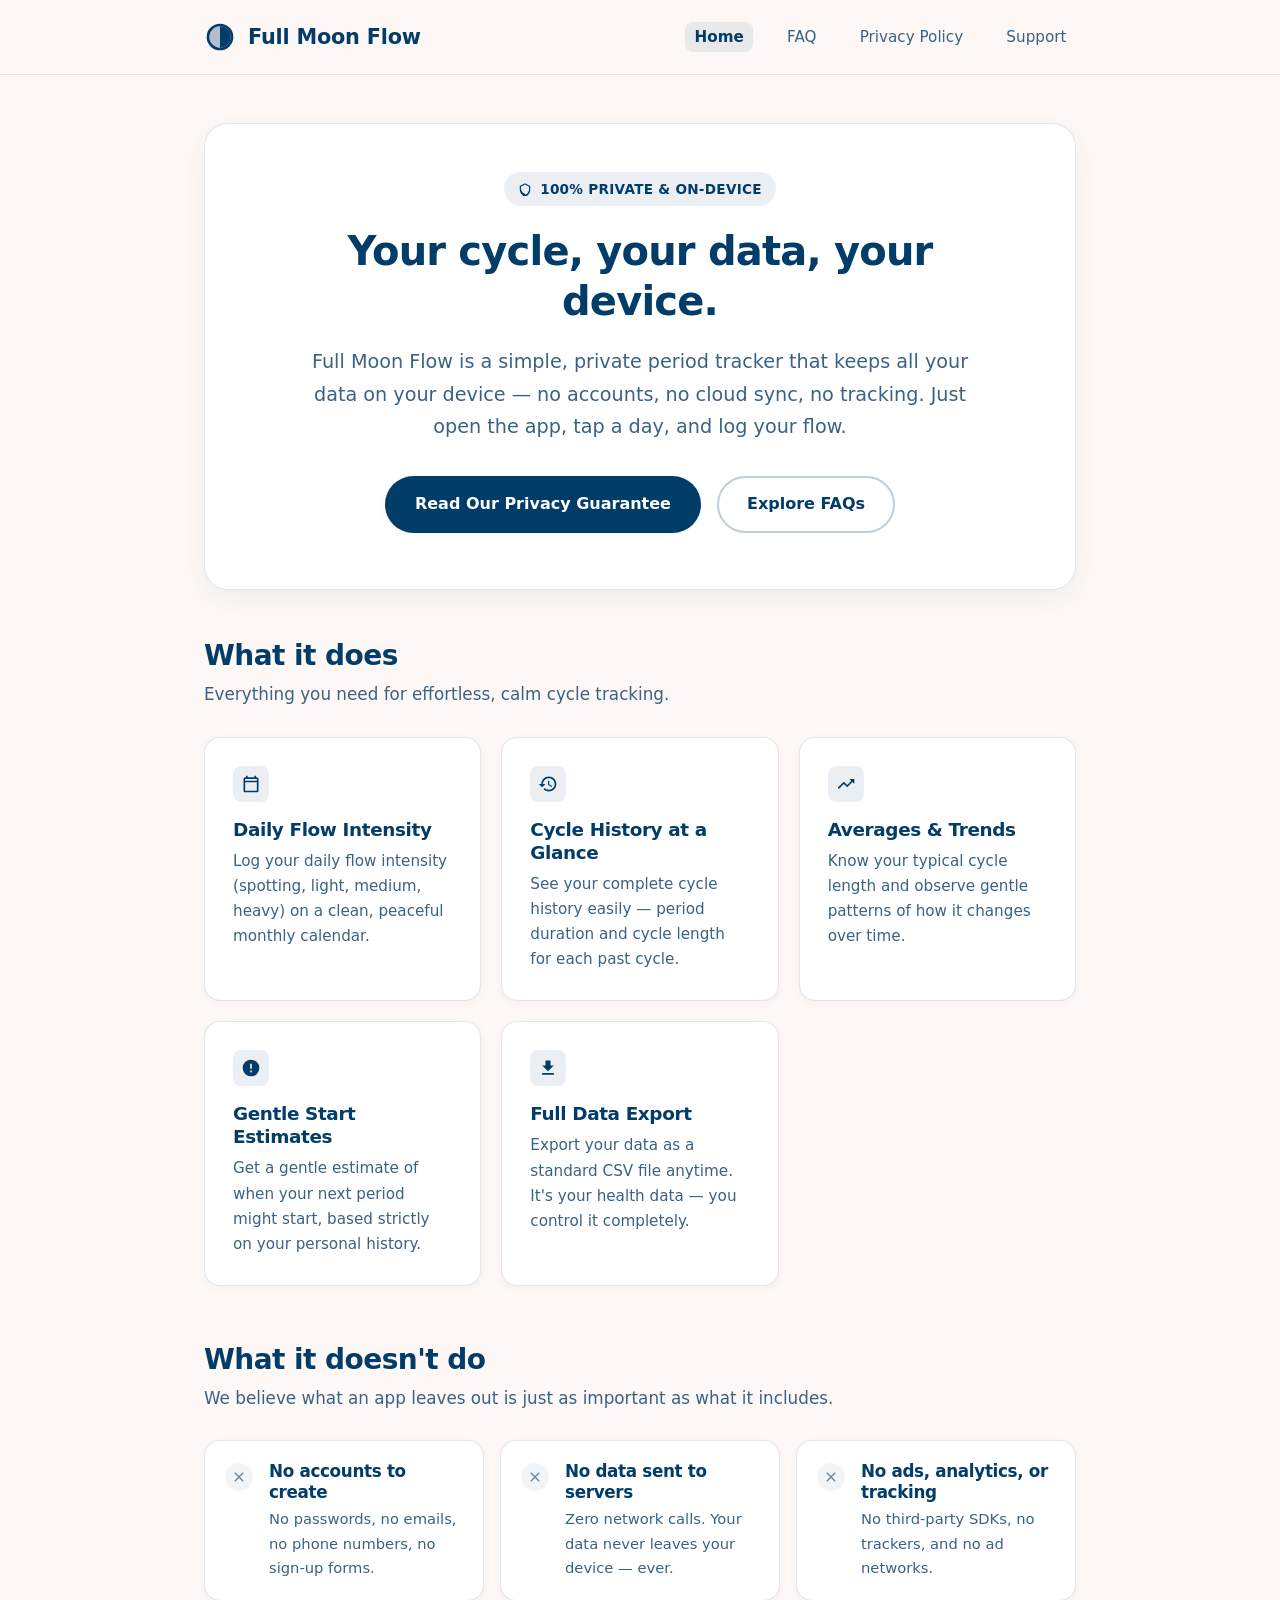
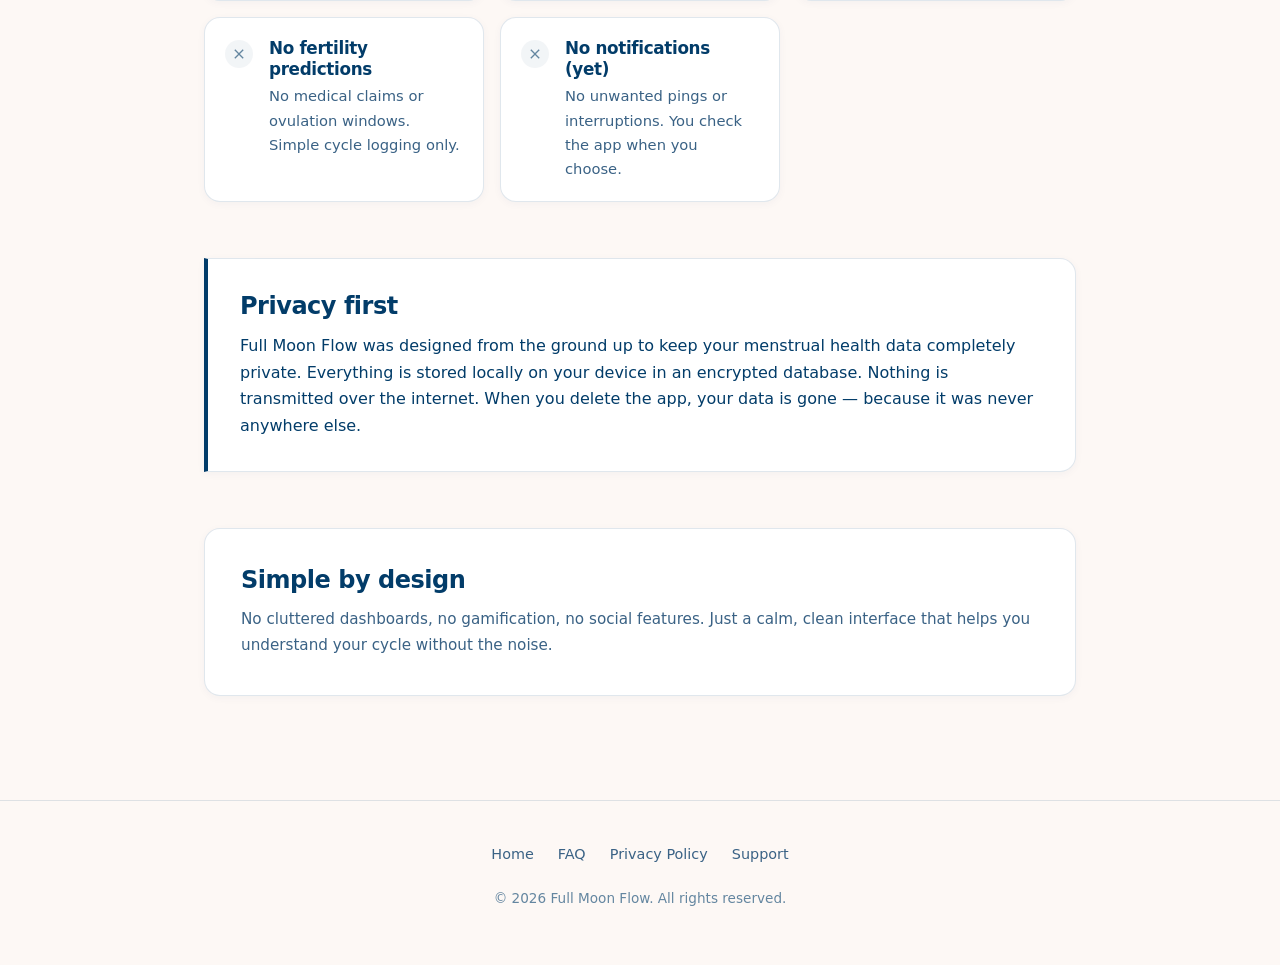
==== index.html @ 5e19a46e "Initial commit" ====
<!DOCTYPE html>
<html lang="en">
<head>
  <meta charset="UTF-8">
  <meta name="viewport" content="width=device-width, initial-scale=1.0">
  <title>Full Moon Flow — Private, Simple Period Tracker</title>
  <meta name="description" content="Full Moon Flow is a simple, private period tracker that keeps all your data on your device — no accounts, no cloud sync, no tracking.">
  <link rel="stylesheet" href="style.css">
</head>
<body>

  <!-- Site Header & Navigation -->
  <header class="site-header">
    <div class="container">
      <div class="header-inner">
        <a href="index.html" class="brand" aria-label="Full Moon Flow Home">
          <svg class="brand-icon" viewBox="0 0 24 24" aria-hidden="true">
            <path d="M12 2A10 10 0 1 0 22 12 10 10 0 0 0 12 2zm0 18a8 8 0 1 1 8-8 8 8 0 0 1-8 8z"/>
            <path d="M12 4a8 8 0 0 0 0 16 8 8 0 0 0 0-16z" opacity="0.3"/>
            <path d="M12 4a8 8 0 0 1 5.657 2.343A8 8 0 0 1 20 12a8 8 0 0 1-2.343 5.657A8 8 0 0 1 12 20V4z"/>
          </svg>
          Full Moon Flow
        </a>
        <nav aria-label="Main Navigation">
          <ul class="nav-menu">
            <li><a href="index.html" class="nav-link active" aria-current="page">Home</a></li>
            <li><a href="faq.html" class="nav-link">FAQ</a></li>
            <li><a href="privacy.html" class="nav-link">Privacy Policy</a></li>
            <li><a href="support.html" class="nav-link">Support</a></li>
          </ul>
        </nav>
      </div>
    </div>
  </header>

  <!-- Main Content -->
  <main class="main-content">
    <div class="container">

      <!-- Hero Section -->
      <section class="hero">
        <div class="badge">
          <svg class="badge-icon" viewBox="0 0 24 24" aria-hidden="true">
            <path d="M12 2L3 7v6c0 5.55 3.84 10.74 9 12 5.16-1.26 9-5.45 9-12V7l-9-5zm0 18c-4.14-1.12-7-5.18-7-9.5V8.3l7-3.89 7 3.89v4.2c0 4.32-2.86 8.38-7 9.5z"/>
          </svg>
          100% Private &amp; On-Device
        </div>
        <h1>Your cycle, your data, your device.</h1>
        <p class="lead">
          Full Moon Flow is a simple, private period tracker that keeps all your data on your device — no accounts, no cloud sync, no tracking. Just open the app, tap a day, and log your flow.
        </p>
        <div class="hero-actions">
          <a href="privacy.html" class="btn btn-primary">Read Our Privacy Guarantee</a>
          <a href="faq.html" class="btn btn-secondary">Explore FAQs</a>
        </div>
      </section>

      <!-- Section: What it does -->
      <section class="section">
        <div class="section-header">
          <h2>What it does</h2>
          <p>Everything you need for effortless, calm cycle tracking.</p>
        </div>
        <div class="grid">

          <div class="card">
            <div class="card-icon" aria-hidden="true">
              <svg viewBox="0 0 24 24"><path d="M19 4h-1V2h-2v2H8V2H6v2H5c-1.1 0-2 .9-2 2v14c0 1.1.9 2 2 2h14c1.1 0 2-.9 2-2V6c0-1.1-.9-2-2-2zm0 16H5V10h14v10zm0-12H5V6h14v2z"/></svg>
            </div>
            <h3>Daily Flow Intensity</h3>
            <p>Log your daily flow intensity (spotting, light, medium, heavy) on a clean, peaceful monthly calendar.</p>
          </div>

          <div class="card">
            <div class="card-icon" aria-hidden="true">
              <svg viewBox="0 0 24 24"><path d="M13 3c-4.97 0-9 4.03-9 9H1l3.89 3.89.07.14L9 12H6c0-3.87 3.13-7 7-7s7 3.13 7 7-3.13 7-7 7c-1.93 0-3.68-.79-4.94-2.06l-1.42 1.42C8.27 19.99 10.51 21 13 21c4.97 0 9-4.03 9-9s-4.03-9-9-9zm-1 5v5l4.28 2.54.72-1.21-3.5-2.08V8H12z"/></svg>
            </div>
            <h3>Cycle History at a Glance</h3>
            <p>See your complete cycle history easily — period duration and cycle length for each past cycle.</p>
          </div>

          <div class="card">
            <div class="card-icon" aria-hidden="true">
              <svg viewBox="0 0 24 24"><path d="M16 6l2.29 2.29-4.88 4.88-4-4L2 16.59 3.41 18l6-6 4 4 6.3-6.29L22 12V6z"/></svg>
            </div>
            <h3>Averages &amp; Trends</h3>
            <p>Know your typical cycle length and observe gentle patterns of how it changes over time.</p>
          </div>

          <div class="card">
            <div class="card-icon" aria-hidden="true">
              <svg viewBox="0 0 24 24"><path d="M12 2A10 10 0 1 0 22 12 10 10 0 0 0 12 2zm1 15h-2v-2h2v2zm0-4h-2V7h2v6z"/></svg>
            </div>
            <h3>Gentle Start Estimates</h3>
            <p>Get a gentle estimate of when your next period might start, based strictly on your personal history.</p>
          </div>

          <div class="card">
            <div class="card-icon" aria-hidden="true">
              <svg viewBox="0 0 24 24"><path d="M19 9h-4V3H9v6H5l7 7 7-7zM5 18v2h14v-2H5z"/></svg>
            </div>
            <h3>Full Data Export</h3>
            <p>Export your data as a standard CSV file anytime. It's your health data — you control it completely.</p>
          </div>

        </div>
      </section>

      <!-- Section: What it doesn't do -->
      <section class="section">
        <div class="section-header">
          <h2>What it doesn't do</h2>
          <p>We believe what an app leaves out is just as important as what it includes.</p>
        </div>
        <ul class="feature-list">

          <li class="feature-item">
            <div class="feature-item-icon negative" aria-hidden="true">
              <svg viewBox="0 0 24 24"><path d="M19 6.41L17.59 5 12 10.59 6.41 5 5 6.41 10.59 12 5 17.59 6.41 19 12 13.41 17.59 19 19 17.59 13.41 12z"/></svg>
            </div>
            <div class="feature-item-content">
              <h3>No accounts to create</h3>
              <p>No passwords, no emails, no phone numbers, no sign-up forms.</p>
            </div>
          </li>

          <li class="feature-item">
            <div class="feature-item-icon negative" aria-hidden="true">
              <svg viewBox="0 0 24 24"><path d="M19 6.41L17.59 5 12 10.59 6.41 5 5 6.41 10.59 12 5 17.59 6.41 19 12 13.41 17.59 19 19 17.59 13.41 12z"/></svg>
            </div>
            <div class="feature-item-content">
              <h3>No data sent to servers</h3>
              <p>Zero network calls. Your data never leaves your device — ever.</p>
            </div>
          </li>

          <li class="feature-item">
            <div class="feature-item-icon negative" aria-hidden="true">
              <svg viewBox="0 0 24 24"><path d="M19 6.41L17.59 5 12 10.59 6.41 5 5 6.41 10.59 12 5 17.59 6.41 19 12 13.41 17.59 19 19 17.59 13.41 12z"/></svg>
            </div>
            <div class="feature-item-content">
              <h3>No ads, analytics, or tracking</h3>
              <p>No third-party SDKs, no trackers, and no ad networks.</p>
            </div>
          </li>

          <li class="feature-item">
            <div class="feature-item-icon negative" aria-hidden="true">
              <svg viewBox="0 0 24 24"><path d="M19 6.41L17.59 5 12 10.59 6.41 5 5 6.41 10.59 12 5 17.59 6.41 19 12 13.41 17.59 19 19 17.59 13.41 12z"/></svg>
            </div>
            <div class="feature-item-content">
              <h3>No fertility predictions</h3>
              <p>No medical claims or ovulation windows. Simple cycle logging only.</p>
            </div>
          </li>

          <li class="feature-item">
            <div class="feature-item-icon negative" aria-hidden="true">
              <svg viewBox="0 0 24 24"><path d="M19 6.41L17.59 5 12 10.59 6.41 5 5 6.41 10.59 12 5 17.59 6.41 19 12 13.41 17.59 19 19 17.59 13.41 12z"/></svg>
            </div>
            <div class="feature-item-content">
              <h3>No notifications (yet)</h3>
              <p>No unwanted pings or interruptions. You check the app when you choose.</p>
            </div>
          </li>

        </ul>
      </section>

      <!-- Section: Privacy First -->
      <section class="section">
        <div class="highlight-box">
          <h2>Privacy first</h2>
          <p>
            Full Moon Flow was designed from the ground up to keep your menstrual health data completely private. Everything is stored locally on your device in an encrypted database. Nothing is transmitted over the internet. When you delete the app, your data is gone — because it was never anywhere else.
          </p>
        </div>
      </section>

      <!-- Section: Simple by design -->
      <section class="section">
        <div class="card" style="padding: 2.25rem;">
          <h2 style="font-size: 1.5rem; margin-bottom: 0.75rem;">Simple by design</h2>
          <p class="lead" style="margin-bottom: 0;">
            No cluttered dashboards, no gamification, no social features. Just a calm, clean interface that helps you understand your cycle without the noise.
          </p>
        </div>
      </section>

    </div>
  </main>

  <!-- Site Footer -->
  <footer class="site-footer">
    <div class="container">
      <div class="footer-inner">
        <ul class="footer-nav">
          <li><a href="index.html">Home</a></li>
          <li><a href="faq.html">FAQ</a></li>
          <li><a href="privacy.html">Privacy Policy</a></li>
          <li><a href="support.html">Support</a></li>
        </ul>
        <p class="footer-copy">&copy; 2026 Full Moon Flow. All rights reserved.</p>
      </div>
    </div>
  </footer>

</body>
</html>
---- style.css ----
/* Full Moon Flow - Design System & Stylesheet */
:root {
  --bg-base: #FDF8F5;
  --bg-surface: #FFFFFF;
  --bg-accent-soft: rgba(2, 60, 105, 0.04);
  --bg-tag-positive: rgba(2, 60, 105, 0.08);
  --bg-tag-neutral: rgba(2, 60, 105, 0.04);
  
  --primary: #023c69;
  --primary-hover: #035290;
  --primary-light: rgba(2, 60, 105, 0.75);
  
  --text-main: #023c69;
  --text-muted: #3a6285;
  --text-light: #6486a0;
  
  --border-subtle: rgba(2, 60, 105, 0.12);
  --border-strong: rgba(2, 60, 105, 0.25);
  
  --radius-sm: 8px;
  --radius-md: 16px;
  --radius-lg: 24px;
  --radius-pill: 9999px;
  
  --shadow-sm: 0 2px 8px rgba(2, 60, 105, 0.04);
  --shadow-md: 0 8px 24px rgba(2, 60, 105, 0.06);
  --shadow-lg: 0 16px 40px rgba(2, 60, 105, 0.08);
  
  --font-stack: system-ui, -apple-system, BlinkMacSystemFont, "Segoe UI", Roboto, Oxygen, Ubuntu, Cantarell, "Open Sans", "Helvetica Neue", sans-serif;
  --max-width: 920px;
  --transition: all 0.2s ease-in-out;
}

/* Global Reset & Base Styles */
*, *::before, *::after {
  box-sizing: border-box;
  margin: 0;
  padding: 0;
}

html {
  font-size: 16px;
  scroll-behavior: smooth;
  -webkit-text-size-adjust: 100%;
}

body {
  background-color: var(--bg-base);
  color: var(--text-main);
  font-family: var(--font-stack);
  line-height: 1.65;
  min-height: 100vh;
  display: flex;
  flex-direction: column;
  -webkit-font-smoothing: antialiased;
}

/* Typography */
h1, h2, h3, h4 {
  color: var(--primary);
  font-weight: 700;
  line-height: 1.25;
  letter-spacing: -0.02em;
}

h1 {
  font-size: 2.5rem;
  margin-bottom: 1rem;
}

h2 {
  font-size: 1.75rem;
  margin-bottom: 1.25rem;
}

h3 {
  font-size: 1.25rem;
  margin-bottom: 0.75rem;
}

p {
  margin-bottom: 1rem;
  color: var(--text-main);
}

p.lead {
  font-size: 1.2rem;
  line-height: 1.7;
  color: var(--text-muted);
  font-weight: 400;
}

a {
  color: var(--primary);
  text-decoration: underline;
  text-decoration-thickness: 1px;
  text-underline-offset: 3px;
  transition: var(--transition);
}

a:hover {
  color: var(--primary-hover);
  text-decoration-thickness: 2px;
}

/* Layout Containers */
.site-header {
  width: 100%;
  background-color: var(--bg-base);
  border-bottom: 1px solid var(--border-subtle);
  position: sticky;
  top: 0;
  z-index: 100;
  backdrop-filter: blur(10px);
  -webkit-backdrop-filter: blur(10px);
}

.container {
  max-width: var(--max-width);
  margin: 0 auto;
  padding: 0 1.5rem;
  width: 100%;
}

.header-inner {
  display: flex;
  align-items: center;
  justify-content: space-between;
  padding: 1.25rem 0;
}

/* Brand Logo */
.brand {
  display: flex;
  align-items: center;
  gap: 0.75rem;
  text-decoration: none;
  color: var(--primary);
  font-weight: 700;
  font-size: 1.3rem;
  letter-spacing: -0.01em;
}

.brand-icon {
  width: 32px;
  height: 32px;
  fill: currentColor;
  flex-shrink: 0;
}

.brand:hover {
  opacity: 0.9;
  text-decoration: none;
}

/* Navigation */
.nav-menu {
  display: flex;
  align-items: center;
  gap: 1.5rem;
  list-style: none;
}

.nav-link {
  text-decoration: none;
  color: var(--text-muted);
  font-weight: 500;
  font-size: 0.95rem;
  padding: 0.4rem 0.6rem;
  border-radius: var(--radius-sm);
  transition: var(--transition);
}

.nav-link:hover {
  color: var(--primary);
  background-color: var(--bg-accent-soft);
  text-decoration: none;
}

.nav-link.active {
  color: var(--primary);
  font-weight: 600;
  background-color: var(--bg-tag-positive);
}

/* Main Content Wrapper */
.main-content {
  flex: 1;
  padding: 3rem 0;
}

/* Hero Section */
.hero {
  text-align: center;
  padding: 3rem 1.5rem 3.5rem;
  background-color: var(--bg-surface);
  border-radius: var(--radius-lg);
  box-shadow: var(--shadow-md);
  border: 1px solid var(--border-subtle);
  margin-bottom: 3rem;
}

.badge {
  display: inline-flex;
  align-items: center;
  gap: 0.5rem;
  background-color: var(--bg-tag-positive);
  color: var(--primary);
  font-size: 0.85rem;
  font-weight: 600;
  padding: 0.35rem 0.9rem;
  border-radius: var(--radius-pill);
  margin-bottom: 1.25rem;
  letter-spacing: 0.02em;
  text-transform: uppercase;
}

.badge-icon {
  width: 14px;
  height: 14px;
  fill: currentColor;
}

.hero h1 {
  max-width: 720px;
  margin: 0 auto 1.25rem;
}

.hero p.lead {
  max-width: 680px;
  margin: 0 auto 2rem;
}

.hero-actions {
  display: flex;
  align-items: center;
  justify-content: center;
  gap: 1rem;
  flex-wrap: wrap;
}

/* Buttons */
.btn {
  display: inline-flex;
  align-items: center;
  justify-content: center;
  gap: 0.5rem;
  padding: 0.85rem 1.75rem;
  border-radius: var(--radius-pill);
  font-weight: 600;
  font-size: 1rem;
  text-decoration: none;
  transition: var(--transition);
  cursor: pointer;
  border: 2px solid transparent;
}

.btn-primary {
  background-color: var(--primary);
  color: #FFFFFF;
  box-shadow: var(--shadow-sm);
}

.btn-primary:hover {
  background-color: var(--primary-hover);
  color: #FFFFFF;
  text-decoration: none;
  transform: translateY(-1px);
  box-shadow: var(--shadow-md);
}

.btn-secondary {
  background-color: transparent;
  color: var(--primary);
  border-color: var(--border-strong);
}

.btn-secondary:hover {
  background-color: var(--bg-accent-soft);
  text-decoration: none;
}

/* Sections & Cards */
.section {
  margin-bottom: 3.5rem;
}

.section-header {
  margin-bottom: 1.75rem;
}

.section-header h2 {
  margin-bottom: 0.5rem;
}

.section-header p {
  color: var(--text-muted);
  font-size: 1.05rem;
}

.grid {
  display: grid;
  grid-template-columns: repeat(auto-fit, minmax(260px, 1fr));
  gap: 1.25rem;
}

.card {
  background-color: var(--bg-surface);
  border-radius: var(--radius-md);
  padding: 1.75rem;
  border: 1px solid var(--border-subtle);
  box-shadow: var(--shadow-sm);
  transition: var(--transition);
}

.card:hover {
  box-shadow: var(--shadow-md);
  border-color: var(--border-strong);
  transform: translateY(-2px);
}

.card-icon {
  width: 36px;
  height: 36px;
  background-color: var(--bg-tag-positive);
  color: var(--primary);
  border-radius: var(--radius-sm);
  display: flex;
  align-items: center;
  justify-content: center;
  margin-bottom: 1rem;
}

.card-icon svg {
  width: 20px;
  height: 20px;
  fill: currentColor;
}

.card h3 {
  font-size: 1.15rem;
  margin-bottom: 0.5rem;
}

.card p {
  font-size: 0.95rem;
  color: var(--text-muted);
  margin-bottom: 0;
}

/* Lists with Icons */
.feature-list {
  list-style: none;
  display: grid;
  grid-template-columns: repeat(auto-fit, minmax(280px, 1fr));
  gap: 1rem;
}

.feature-item {
  background-color: var(--bg-surface);
  border: 1px solid var(--border-subtle);
  border-radius: var(--radius-md);
  padding: 1.25rem;
  display: flex;
  align-items: flex-start;
  gap: 1rem;
  box-shadow: var(--shadow-sm);
}

.feature-item-icon {
  width: 28px;
  height: 28px;
  border-radius: 50%;
  background-color: var(--bg-tag-positive);
  color: var(--primary);
  display: flex;
  align-items: center;
  justify-content: center;
  flex-shrink: 0;
  margin-top: 0.1rem;
}

.feature-item-icon svg {
  width: 16px;
  height: 16px;
  fill: currentColor;
}

.feature-item-icon.negative {
  background-color: rgba(2, 60, 105, 0.05);
  color: var(--text-light);
}

.feature-item-content h3 {
  font-size: 1.05rem;
  margin-bottom: 0.25rem;
}

.feature-item-content p {
  font-size: 0.92rem;
  color: var(--text-muted);
  margin-bottom: 0;
}

/* Highlight Box / Banner */
.highlight-box {
  background-color: var(--bg-surface);
  border-left: 4px solid var(--primary);
  border-radius: 0 var(--radius-md) var(--radius-md) 0;
  padding: 2rem;
  box-shadow: var(--shadow-sm);
  border-top: 1px solid var(--border-subtle);
  border-right: 1px solid var(--border-subtle);
  border-bottom: 1px solid var(--border-subtle);
  margin-bottom: 2rem;
}

.highlight-box h2 {
  font-size: 1.5rem;
  margin-bottom: 0.75rem;
}

.highlight-box p:last-child {
  margin-bottom: 0;
}

/* Page Headers (FAQ, Support, Privacy) */
.page-header {
  margin-bottom: 2.5rem;
  text-align: center;
}

.page-header h1 {
  font-size: 2.25rem;
  margin-bottom: 0.75rem;
}

.page-header p {
  font-size: 1.1rem;
  color: var(--text-muted);
  max-width: 600px;
  margin: 0 auto;
}

/* Policy Content Formatting */
.policy-card {
  background-color: var(--bg-surface);
  border-radius: var(--radius-lg);
  padding: 2.5rem;
  border: 1px solid var(--border-subtle);
  box-shadow: var(--shadow-sm);
}

.policy-meta {
  font-size: 0.9rem;
  color: var(--text-light);
  margin-bottom: 2rem;
  padding-bottom: 1rem;
  border-bottom: 1px solid var(--border-subtle);
  font-weight: 500;
}

.policy-section {
  margin-bottom: 2rem;
}

.policy-section:last-child {
  margin-bottom: 0;
}

.policy-section h2 {
  font-size: 1.35rem;
  margin-bottom: 0.75rem;
  color: var(--primary);
}

.policy-section p {
  color: var(--text-main);
  line-height: 1.7;
}

.summary-box {
  background-color: var(--bg-accent-soft);
  border-radius: var(--radius-md);
  padding: 1.5rem;
  margin-bottom: 2.5rem;
  border: 1px solid var(--border-subtle);
}

.summary-box h3 {
  font-size: 1.1rem;
  color: var(--primary);
  margin-bottom: 0.5rem;
}

.summary-box p {
  font-size: 1.05rem;
  font-weight: 500;
  margin-bottom: 0;
  color: var(--primary);
}

/* FAQ Accordion / Details */
.faq-list {
  display: flex;
  flex-direction: column;
  gap: 1.25rem;
}

.faq-item {
  background-color: var(--bg-surface);
  border-radius: var(--radius-md);
  border: 1px solid var(--border-subtle);
  box-shadow: var(--shadow-sm);
  overflow: hidden;
  transition: var(--transition);
}

.faq-item:hover {
  border-color: var(--border-strong);
}

details.faq-item summary {
  padding: 1.5rem;
  font-size: 1.1rem;
  font-weight: 600;
  color: var(--primary);
  cursor: pointer;
  list-style: none;
  display: flex;
  justify-content: space-between;
  align-items: center;
}

details.faq-item summary::-webkit-details-marker {
  display: none;
}

details.faq-item summary::after {
  content: "+";
  font-size: 1.5rem;
  line-height: 1;
  color: var(--primary);
  font-weight: 400;
  transition: transform 0.2s ease;
}

details.faq-item[open] summary::after {
  content: "\2212";
}

details.faq-item summary:hover {
  background-color: var(--bg-accent-soft);
}

.faq-answer {
  padding: 0 1.5rem 1.5rem;
  color: var(--text-muted);
  line-height: 1.7;
  border-top: 1px solid transparent;
}

details.faq-item[open] .faq-answer {
  border-top-color: var(--border-subtle);
  padding-top: 1.25rem;
}

/* Support Page Layout */
.support-card {
  background-color: var(--bg-surface);
  border-radius: var(--radius-lg);
  padding: 3rem 2rem;
  text-align: center;
  border: 1px solid var(--border-subtle);
  box-shadow: var(--shadow-md);
  max-width: 680px;
  margin: 0 auto;
}

.support-icon {
  width: 64px;
  height: 64px;
  background-color: var(--bg-tag-positive);
  color: var(--primary);
  border-radius: 50%;
  display: flex;
  align-items: center;
  justify-content: center;
  margin: 0 auto 1.5rem;
}

.support-icon svg {
  width: 32px;
  height: 32px;
  fill: currentColor;
}

.email-box {
  background-color: var(--bg-accent-soft);
  border: 1px dashed var(--border-strong);
  border-radius: var(--radius-md);
  padding: 1.25rem;
  display: inline-flex;
  align-items: center;
  justify-content: center;
  gap: 0.75rem;
  margin: 1.5rem 0 2rem;
  font-size: 1.1rem;
  font-weight: 600;
}

.email-box a {
  color: var(--primary);
  text-decoration: none;
}

.email-box a:hover {
  text-decoration: underline;
}

/* Footer */
.site-footer {
  background-color: var(--bg-base);
  border-top: 1px solid var(--border-subtle);
  padding: 2.5rem 0;
  margin-top: auto;
}

.footer-inner {
  display: flex;
  flex-direction: column;
  align-items: center;
  justify-content: center;
  gap: 1.25rem;
  text-align: center;
}

.footer-nav {
  display: flex;
  gap: 1.5rem;
  list-style: none;
  flex-wrap: wrap;
  justify-content: center;
}

.footer-nav a {
  color: var(--text-muted);
  text-decoration: none;
  font-size: 0.9rem;
  font-weight: 500;
}

.footer-nav a:hover {
  color: var(--primary);
  text-decoration: underline;
}

.footer-copy {
  font-size: 0.85rem;
  color: var(--text-light);
}

/* Responsive Styles */
@media (max-width: 640px) {
  h1 {
    font-size: 1.9rem;
  }
  
  h2 {
    font-size: 1.4rem;
  }
  
  .header-inner {
    flex-direction: column;
    gap: 1rem;
    padding: 1rem 0;
  }
  
  .nav-menu {
    gap: 0.75rem;
    width: 100%;
    justify-content: center;
    flex-wrap: wrap;
  }
  
  .nav-link {
    font-size: 0.88rem;
    padding: 0.35rem 0.5rem;
  }
  
  .hero {
    padding: 2rem 1.25rem;
  }
  
  .hero-actions {
    flex-direction: column;
    width: 100%;
  }
  
  .btn {
    width: 100%;
  }
  
  .policy-card {
    padding: 1.5rem;
  }
  
  .support-card {
    padding: 2rem 1.25rem;
  }
  
  .email-box {
    width: 100%;
    word-break: break-all;
    font-size: 0.95rem;
  }
}
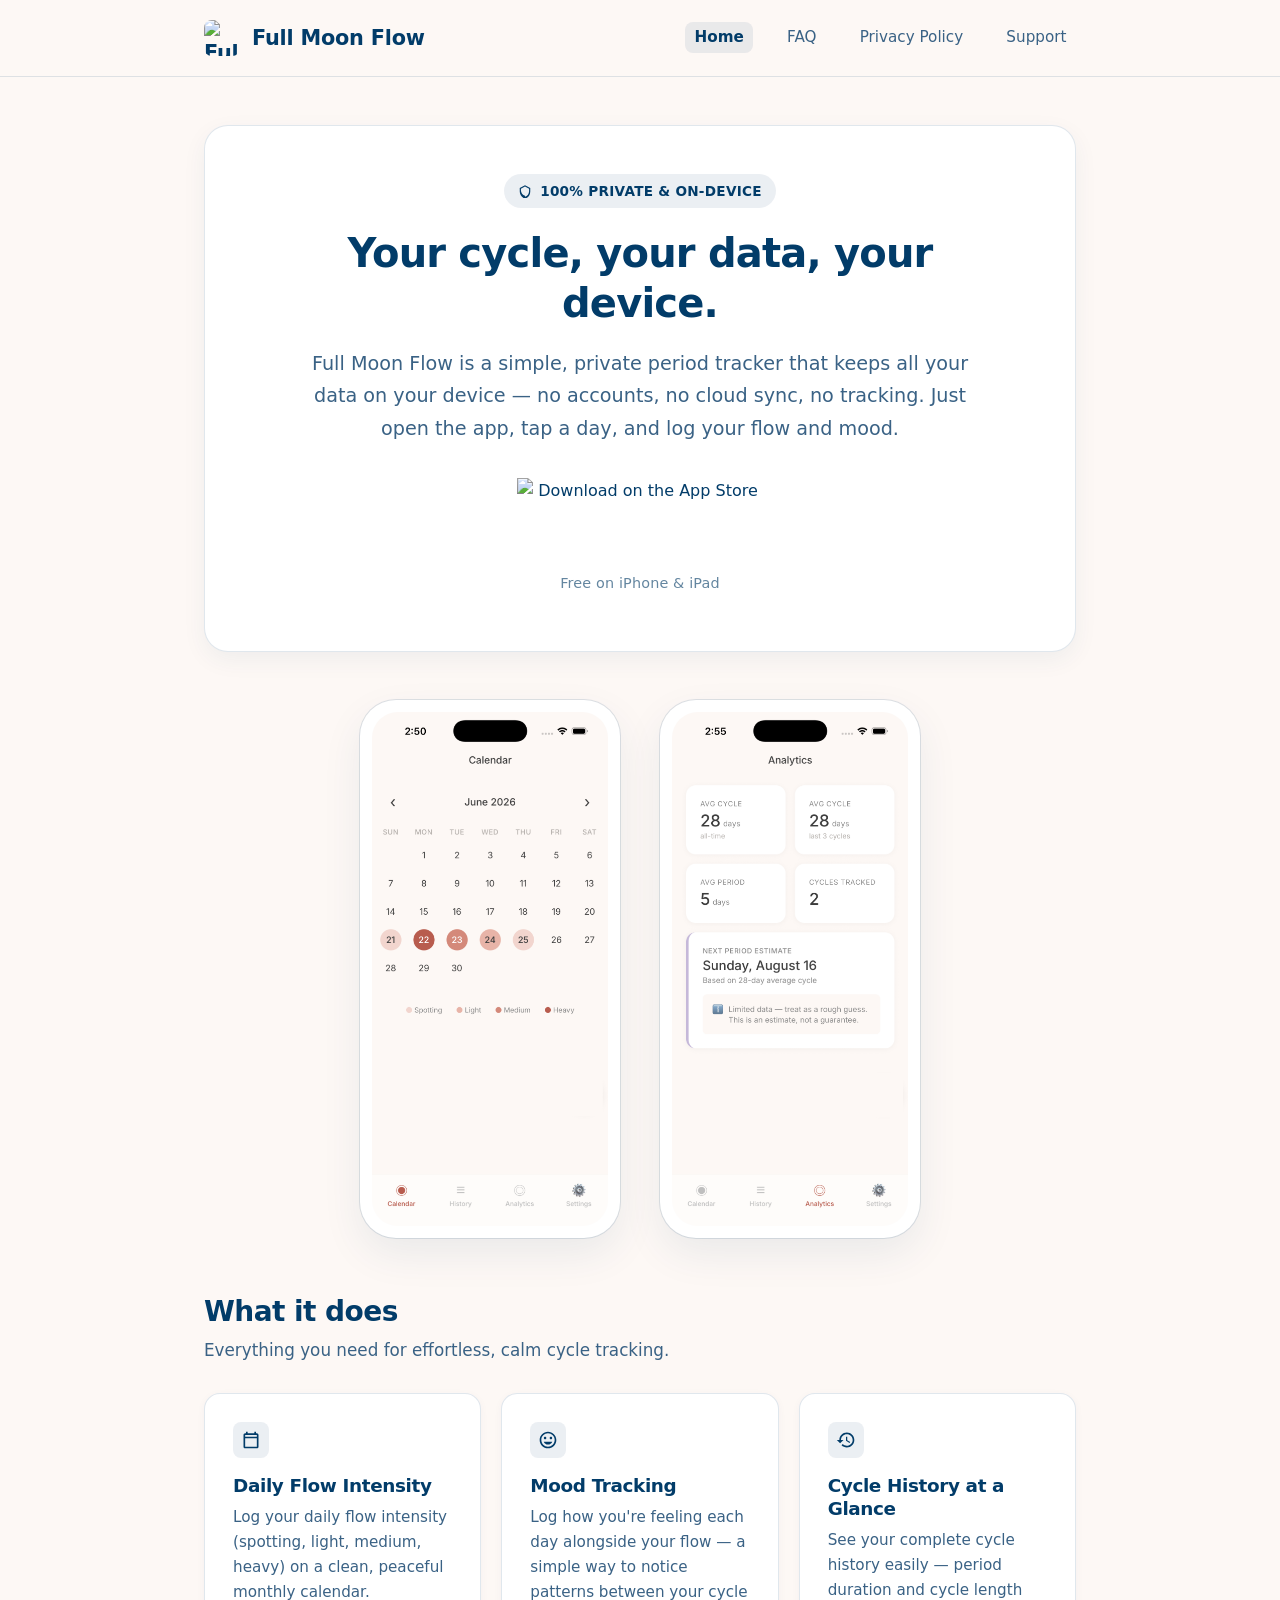
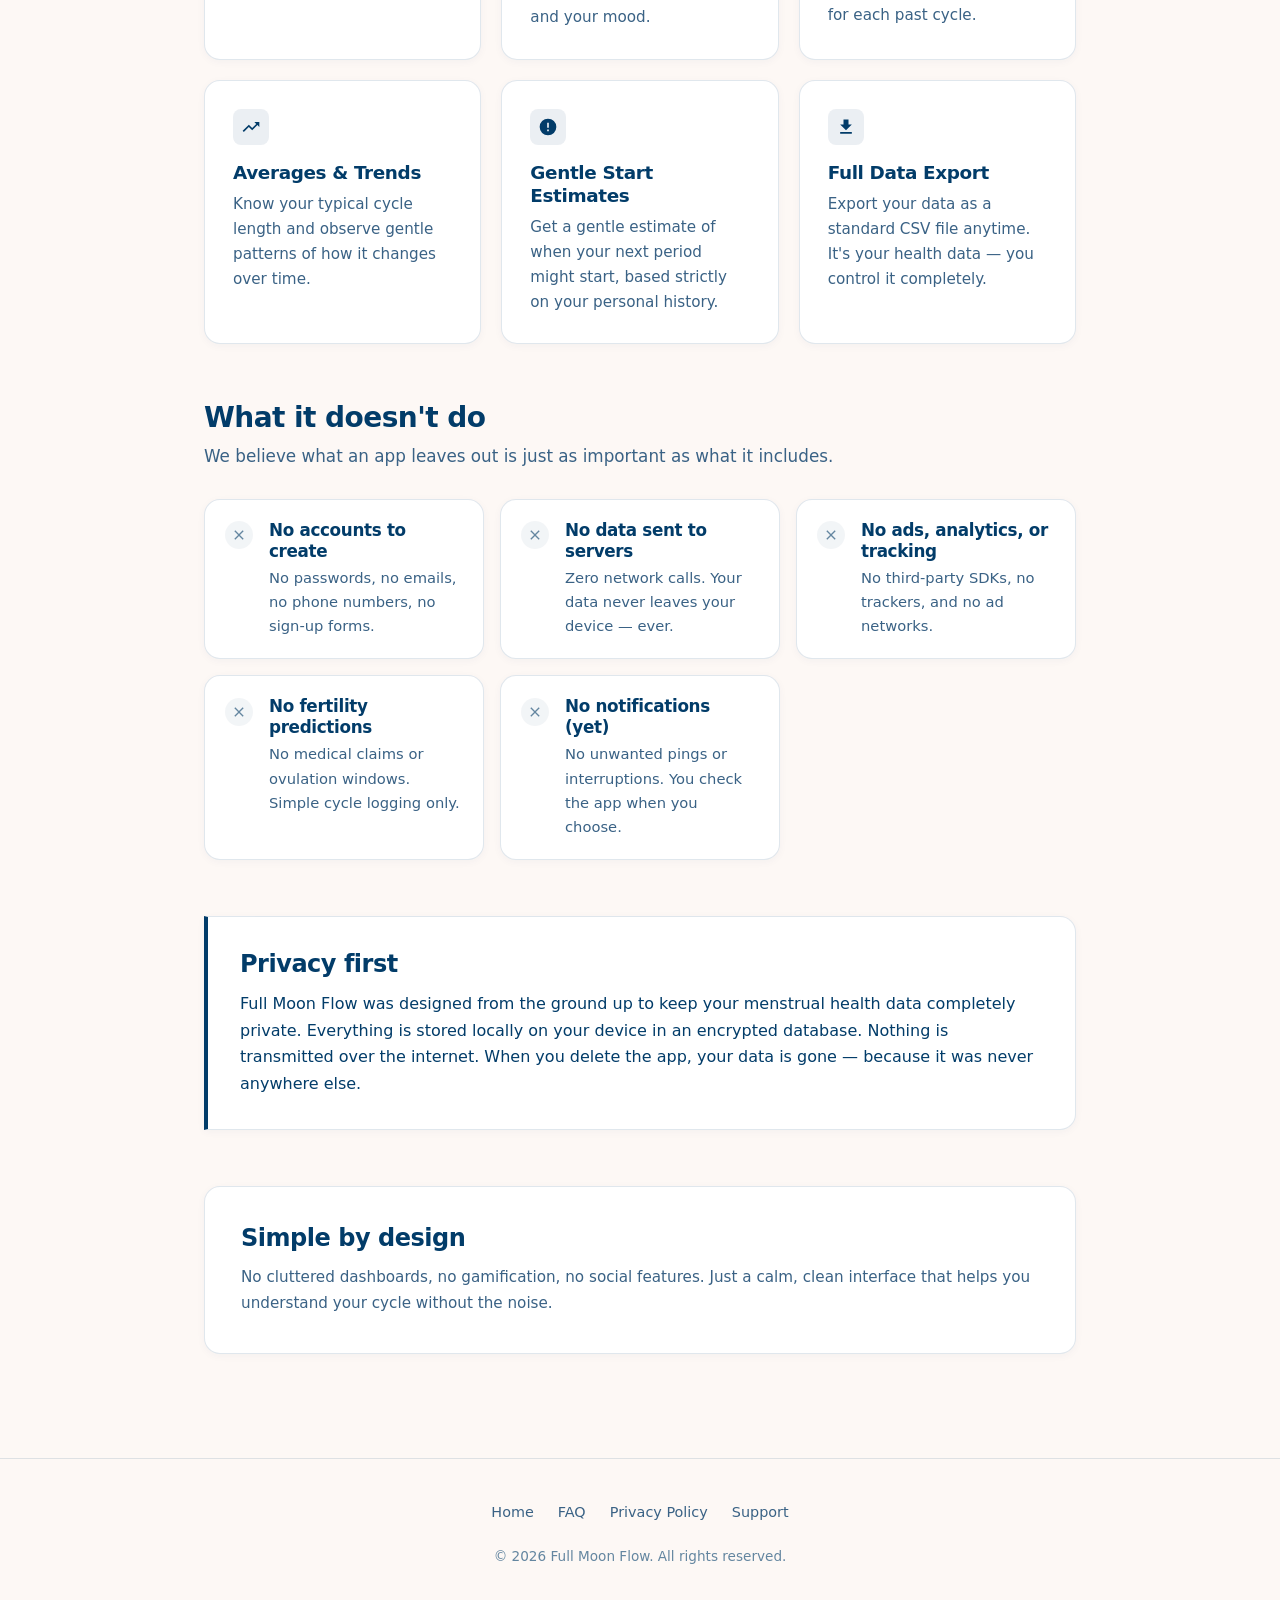
==== commit 55621fd2: "Add App Store listing, app icon, screenshots, mood tracking, and favicon - Replace hero CTAs with of" ====
--- a/index.html
+++ b/index.html
@@ -5,6 +5,8 @@
   <meta name="viewport" content="width=device-width, initial-scale=1.0">
   <title>Full Moon Flow — Private, Simple Period Tracker</title>
   <meta name="description" content="Full Moon Flow is a simple, private period tracker that keeps all your data on your device — no accounts, no cloud sync, no tracking.">
+  <link rel="icon" href="https://is1-ssl.mzstatic.com/image/thumb/Purple211/v4/08/70/1f/08701f9e-7cb6-de43-e782-0dfcda8a5e35/AppIcon-0-0-1x_U007epad-0-1-85-220.png/540x540bb.jpg" type="image/jpeg">
+  <link rel="apple-touch-icon" href="https://is1-ssl.mzstatic.com/image/thumb/Purple211/v4/08/70/1f/08701f9e-7cb6-de43-e782-0dfcda8a5e35/AppIcon-0-0-1x_U007epad-0-1-85-220.png/540x540bb.jpg">
   <link rel="stylesheet" href="style.css">
 </head>
 <body>
@@ -14,11 +16,7 @@
     <div class="container">
       <div class="header-inner">
         <a href="index.html" class="brand" aria-label="Full Moon Flow Home">
-          <svg class="brand-icon" viewBox="0 0 24 24" aria-hidden="true">
-            <path d="M12 2A10 10 0 1 0 22 12 10 10 0 0 0 12 2zm0 18a8 8 0 1 1 8-8 8 8 0 0 1-8 8z"/>
-            <path d="M12 4a8 8 0 0 0 0 16 8 8 0 0 0 0-16z" opacity="0.3"/>
-            <path d="M12 4a8 8 0 0 1 5.657 2.343A8 8 0 0 1 20 12a8 8 0 0 1-2.343 5.657A8 8 0 0 1 12 20V4z"/>
-          </svg>
+          <img class="brand-icon" src="https://is1-ssl.mzstatic.com/image/thumb/Purple211/v4/08/70/1f/08701f9e-7cb6-de43-e782-0dfcda8a5e35/AppIcon-0-0-1x_U007epad-0-1-85-220.png/540x540bb.jpg" alt="Full Moon Flow app icon" />
           Full Moon Flow
         </a>
         <nav aria-label="Main Navigation">
@@ -47,11 +45,25 @@
         </div>
         <h1>Your cycle, your data, your device.</h1>
         <p class="lead">
-          Full Moon Flow is a simple, private period tracker that keeps all your data on your device — no accounts, no cloud sync, no tracking. Just open the app, tap a day, and log your flow.
+          Full Moon Flow is a simple, private period tracker that keeps all your data on your device — no accounts, no cloud sync, no tracking. Just open the app, tap a day, and log your flow and mood.
         </p>
         <div class="hero-actions">
-          <a href="privacy.html" class="btn btn-primary">Read Our Privacy Guarantee</a>
-          <a href="faq.html" class="btn btn-secondary">Explore FAQs</a>
+          <a href="https://apps.apple.com/us/app/full-moon-flow/id6797146546?itscg=30200&itsct=apps_box_badge&mttnsubad=6797146546" class="app-store-badge">
+            <img src="https://toolbox.marketingtools.apple.com/api/v2/badges/download-on-the-app-store/black/en-us?releaseDate=1788048000" alt="Download on the App Store" style="width: 246px; height: 82px; vertical-align: middle; object-fit: contain;" />
+          </a>
+        </div>
+        <p class="hero-availability">Free on iPhone &amp; iPad</p>
+      </section>
+
+      <!-- App Preview Section -->
+      <section class="app-preview">
+        <div class="app-preview-inner">
+          <div class="phone-frame">
+            <img src="screenshot-calendar.png" alt="Full Moon Flow calendar view showing daily flow intensity logging for June 2026" width="280" height="607" loading="lazy">
+          </div>
+          <div class="phone-frame">
+            <img src="screenshot-analytics.png" alt="Full Moon Flow analytics view showing cycle averages, period length, and next period estimate" width="280" height="607" loading="lazy">
+          </div>
         </div>
       </section>
 
@@ -69,6 +81,14 @@
             </div>
             <h3>Daily Flow Intensity</h3>
             <p>Log your daily flow intensity (spotting, light, medium, heavy) on a clean, peaceful monthly calendar.</p>
+          </div>
+
+          <div class="card">
+            <div class="card-icon" aria-hidden="true">
+              <svg viewBox="0 0 24 24"><path d="M11.99 2C6.47 2 2 6.48 2 12s4.47 10 9.99 10C17.52 22 22 17.52 22 12S17.52 2 11.99 2zM12 20c-4.42 0-8-3.58-8-8s3.58-8 8-8 8 3.58 8 8-3.58 8-8 8zm3.5-9c.83 0 1.5-.67 1.5-1.5S16.33 8 15.5 8 14 8.67 14 9.5s.67 1.5 1.5 1.5zm-7 0c.83 0 1.5-.67 1.5-1.5S9.33 8 8.5 8 7 8.67 7 9.5 7.67 11 8.5 11zm3.5 6.5c2.33 0 4.31-1.46 5.11-3.5H6.89c.8 2.04 2.78 3.5 5.11 3.5z"/></svg>
+            </div>
+            <h3>Mood Tracking</h3>
+            <p>Log how you're feeling each day alongside your flow — a simple way to notice patterns between your cycle and your mood.</p>
           </div>
 
           <div class="card">
--- a/style.css
+++ b/style.css
@@ -142,10 +142,11 @@
 }
 
 .brand-icon {
-  width: 32px;
-  height: 32px;
-  fill: currentColor;
+  width: 36px;
+  height: 36px;
   flex-shrink: 0;
+  border-radius: 22%;
+  object-fit: cover;
 }
 
 .brand:hover {
@@ -237,6 +238,64 @@
   justify-content: center;
   gap: 1rem;
   flex-wrap: wrap;
+}
+
+/* App Store Badge */
+.app-store-badge {
+  display: inline-flex;
+  transition: var(--transition);
+  text-decoration: none;
+  border-radius: 8px;
+}
+
+.app-store-badge:hover {
+  transform: translateY(-2px);
+  opacity: 0.9;
+  text-decoration: none;
+}
+
+.hero-availability {
+  font-size: 0.9rem;
+  color: var(--text-light);
+  margin-top: 0.75rem;
+  margin-bottom: 0;
+  font-weight: 500;
+  letter-spacing: 0.01em;
+}
+
+/* App Preview Section */
+.app-preview {
+  margin-bottom: 3.5rem;
+}
+
+.app-preview-inner {
+  display: flex;
+  align-items: center;
+  justify-content: center;
+  gap: 2.5rem;
+  flex-wrap: wrap;
+}
+
+.phone-frame {
+  background-color: var(--bg-surface);
+  border-radius: 36px;
+  padding: 12px;
+  box-shadow: var(--shadow-lg), 0 0 0 1px var(--border-subtle);
+  max-width: 260px;
+  width: 100%;
+  transition: var(--transition);
+}
+
+.phone-frame:hover {
+  transform: translateY(-4px);
+  box-shadow: var(--shadow-lg), 0 20px 50px rgba(2, 60, 105, 0.1), 0 0 0 1px var(--border-strong);
+}
+
+.phone-frame img {
+  width: 100%;
+  height: auto;
+  display: block;
+  border-radius: 26px;
 }
 
 /* Buttons */
@@ -695,10 +754,21 @@
   .hero-actions {
     flex-direction: column;
     width: 100%;
-  }
-  
-  .btn {
-    width: 100%;
+    align-items: center;
+  }
+  
+  .app-preview-inner {
+    gap: 1.5rem;
+  }
+
+  .phone-frame {
+    max-width: 220px;
+    border-radius: 28px;
+    padding: 8px;
+  }
+
+  .phone-frame img {
+    border-radius: 22px;
   }
   
   .policy-card {
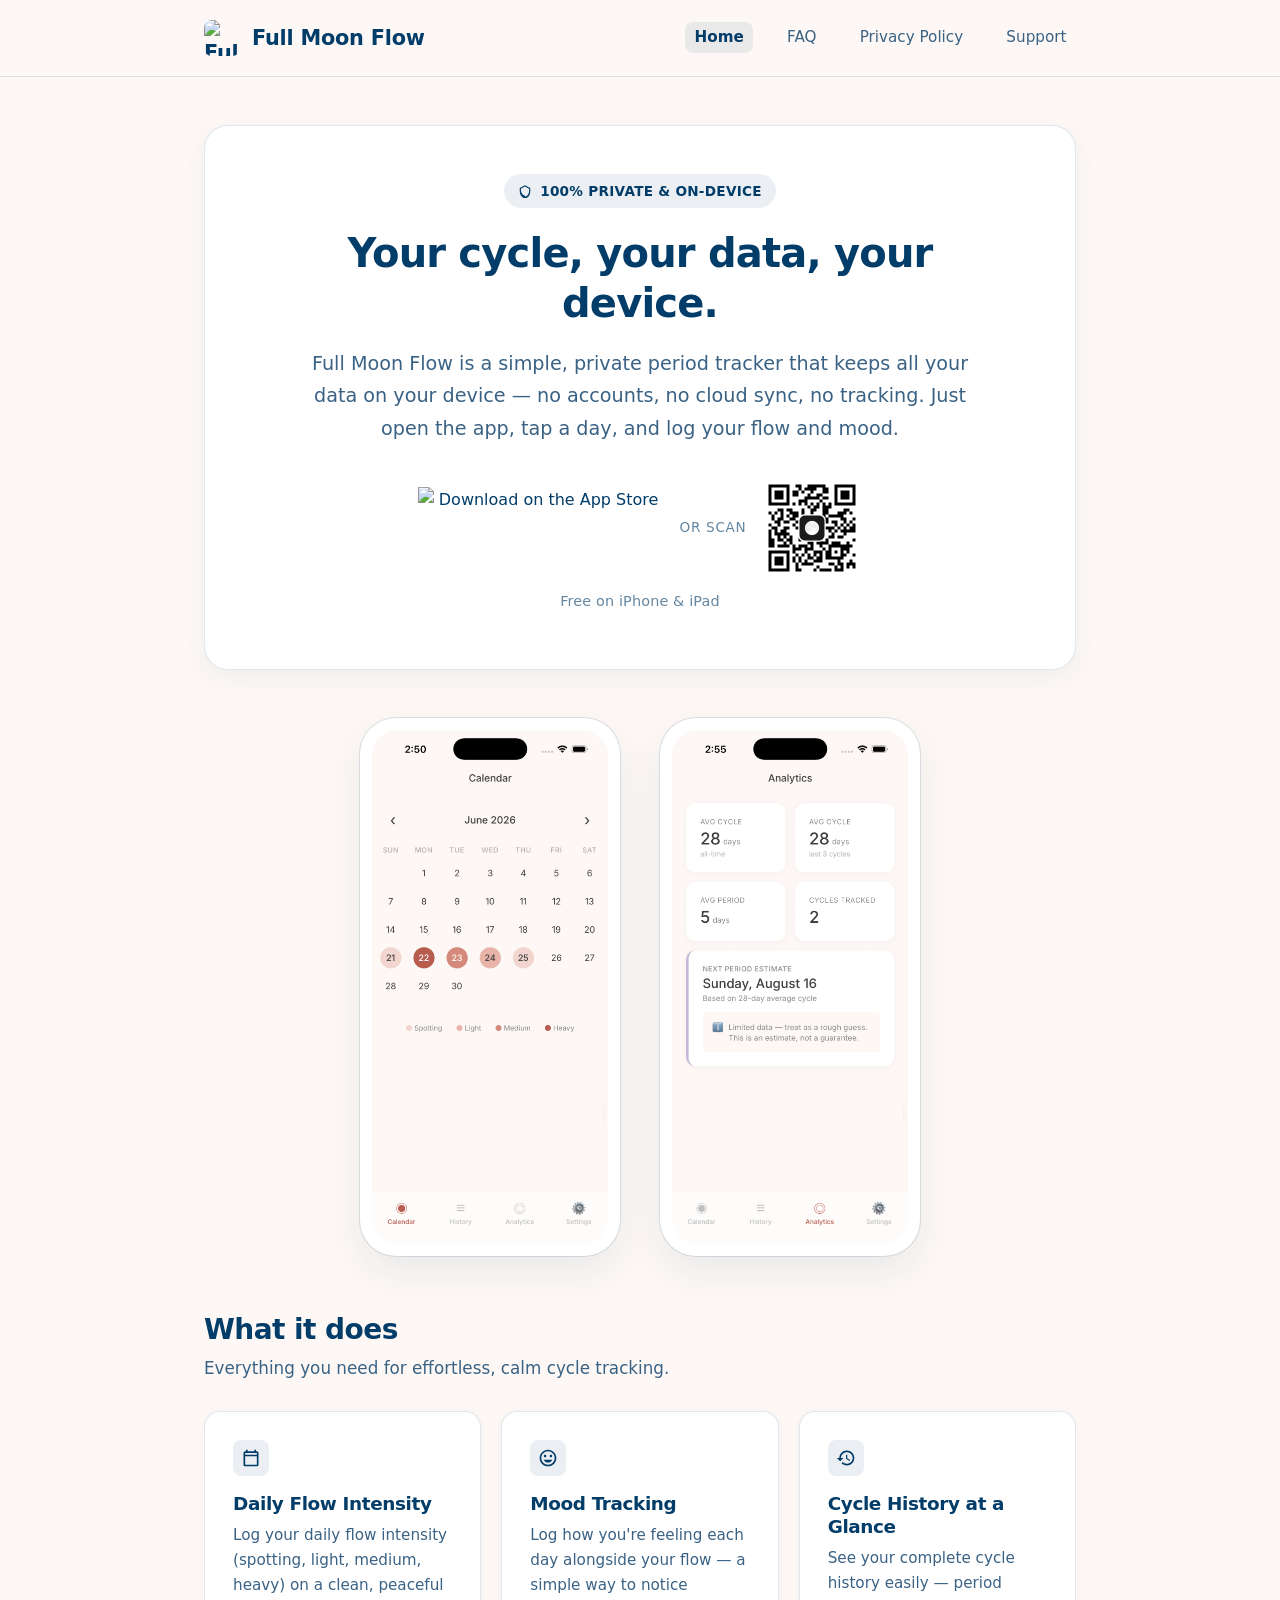
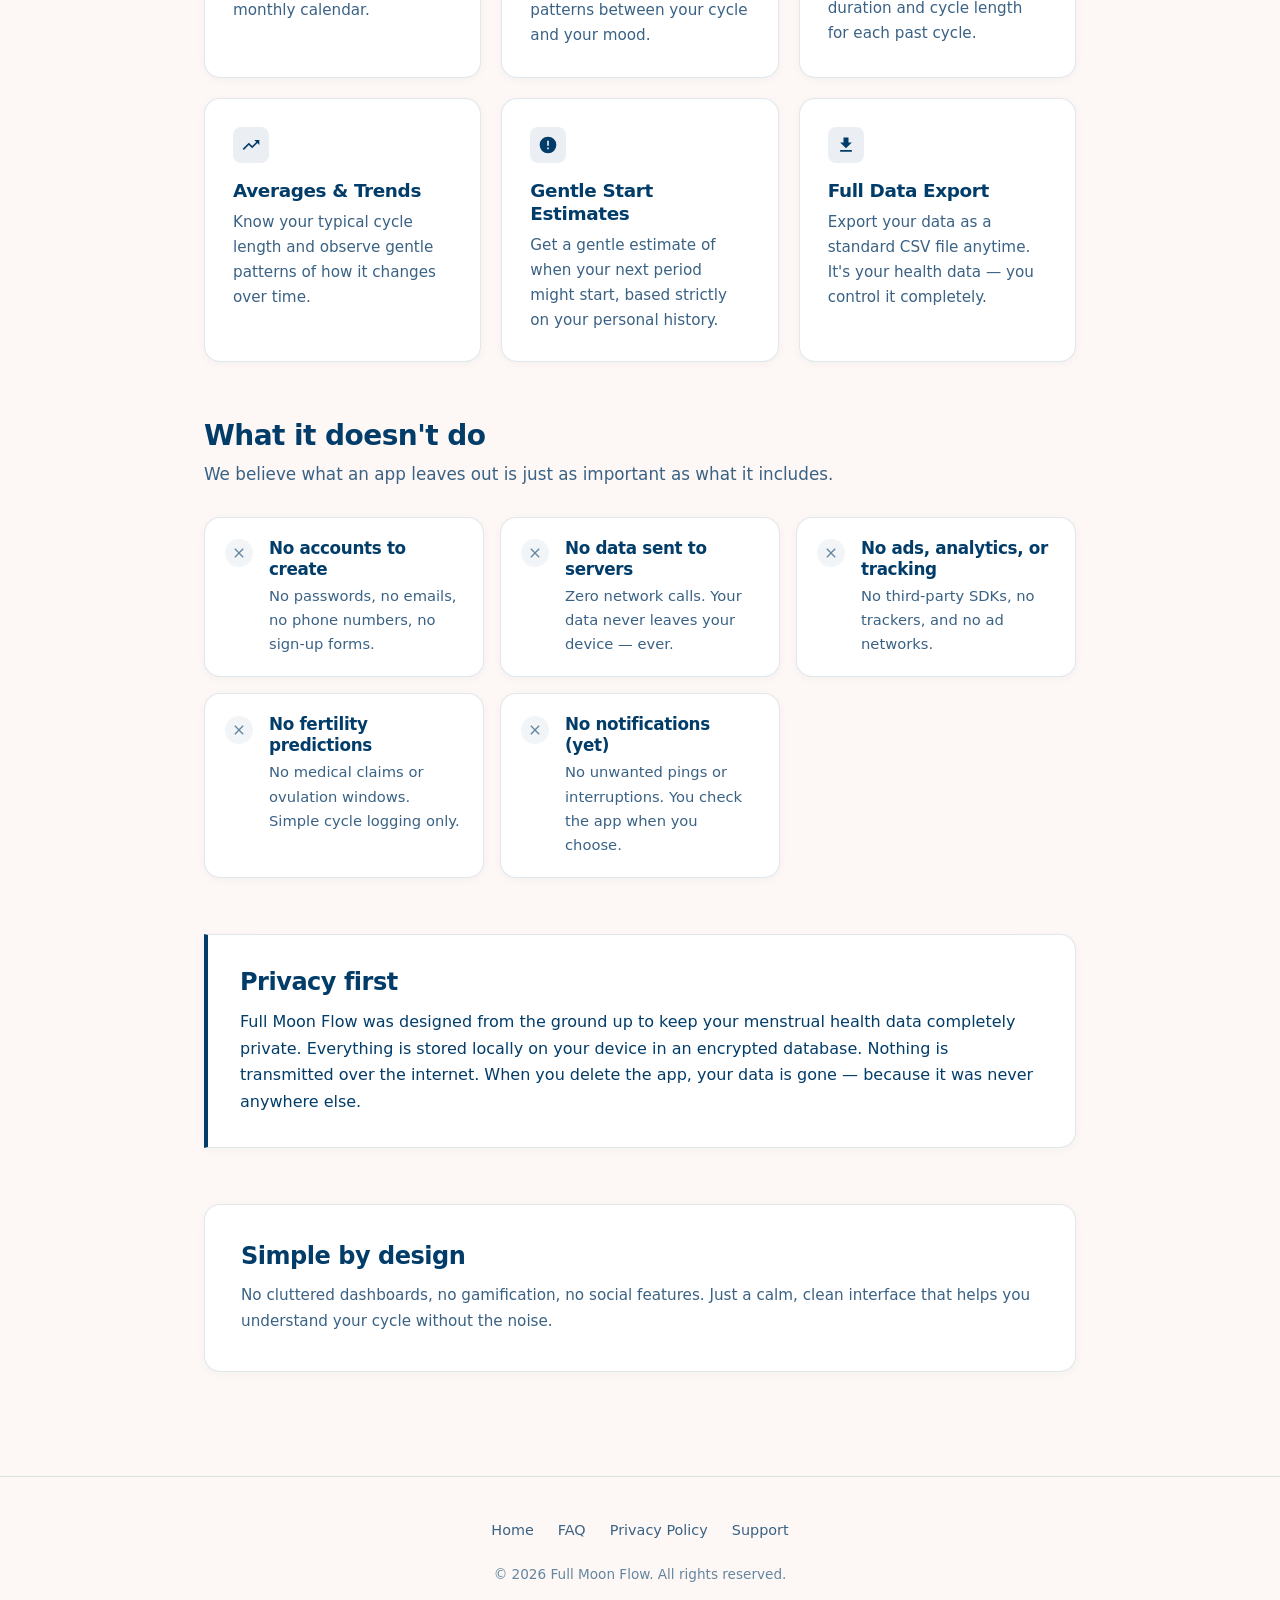
==== commit bd3047fa: "Add QR code to hero section for desktop visitors - QR code displayed next to App Store badge with 'o" ====
--- a/index.html
+++ b/index.html
@@ -51,6 +51,10 @@
           <a href="https://apps.apple.com/us/app/full-moon-flow/id6797146546?itscg=30200&itsct=apps_box_badge&mttnsubad=6797146546" class="app-store-badge">
             <img src="https://toolbox.marketingtools.apple.com/api/v2/badges/download-on-the-app-store/black/en-us?releaseDate=1788048000" alt="Download on the App Store" style="width: 246px; height: 82px; vertical-align: middle; object-fit: contain;" />
           </a>
+          <div class="hero-qr">
+            <span class="hero-qr-divider">or scan</span>
+            <img src="qr-code.png" alt="QR code to download Full Moon Flow from the App Store" class="hero-qr-img" width="100" height="100" />
+          </div>
         </div>
         <p class="hero-availability">Free on iPhone &amp; iPad</p>
       </section>
--- a/style.css
+++ b/style.css
@@ -252,6 +252,27 @@
   transform: translateY(-2px);
   opacity: 0.9;
   text-decoration: none;
+}
+
+/* Hero QR Code */
+.hero-qr {
+  display: flex;
+  align-items: center;
+  gap: 1rem;
+}
+
+.hero-qr-divider {
+  font-size: 0.85rem;
+  color: var(--text-light);
+  font-weight: 500;
+  text-transform: uppercase;
+  letter-spacing: 0.05em;
+}
+
+.hero-qr-img {
+  width: 100px;
+  height: 100px;
+  border-radius: var(--radius-sm);
 }
 
 .hero-availability {
@@ -756,6 +777,10 @@
     width: 100%;
     align-items: center;
   }
+
+  .hero-qr {
+    display: none;
+  }
   
   .app-preview-inner {
     gap: 1.5rem;
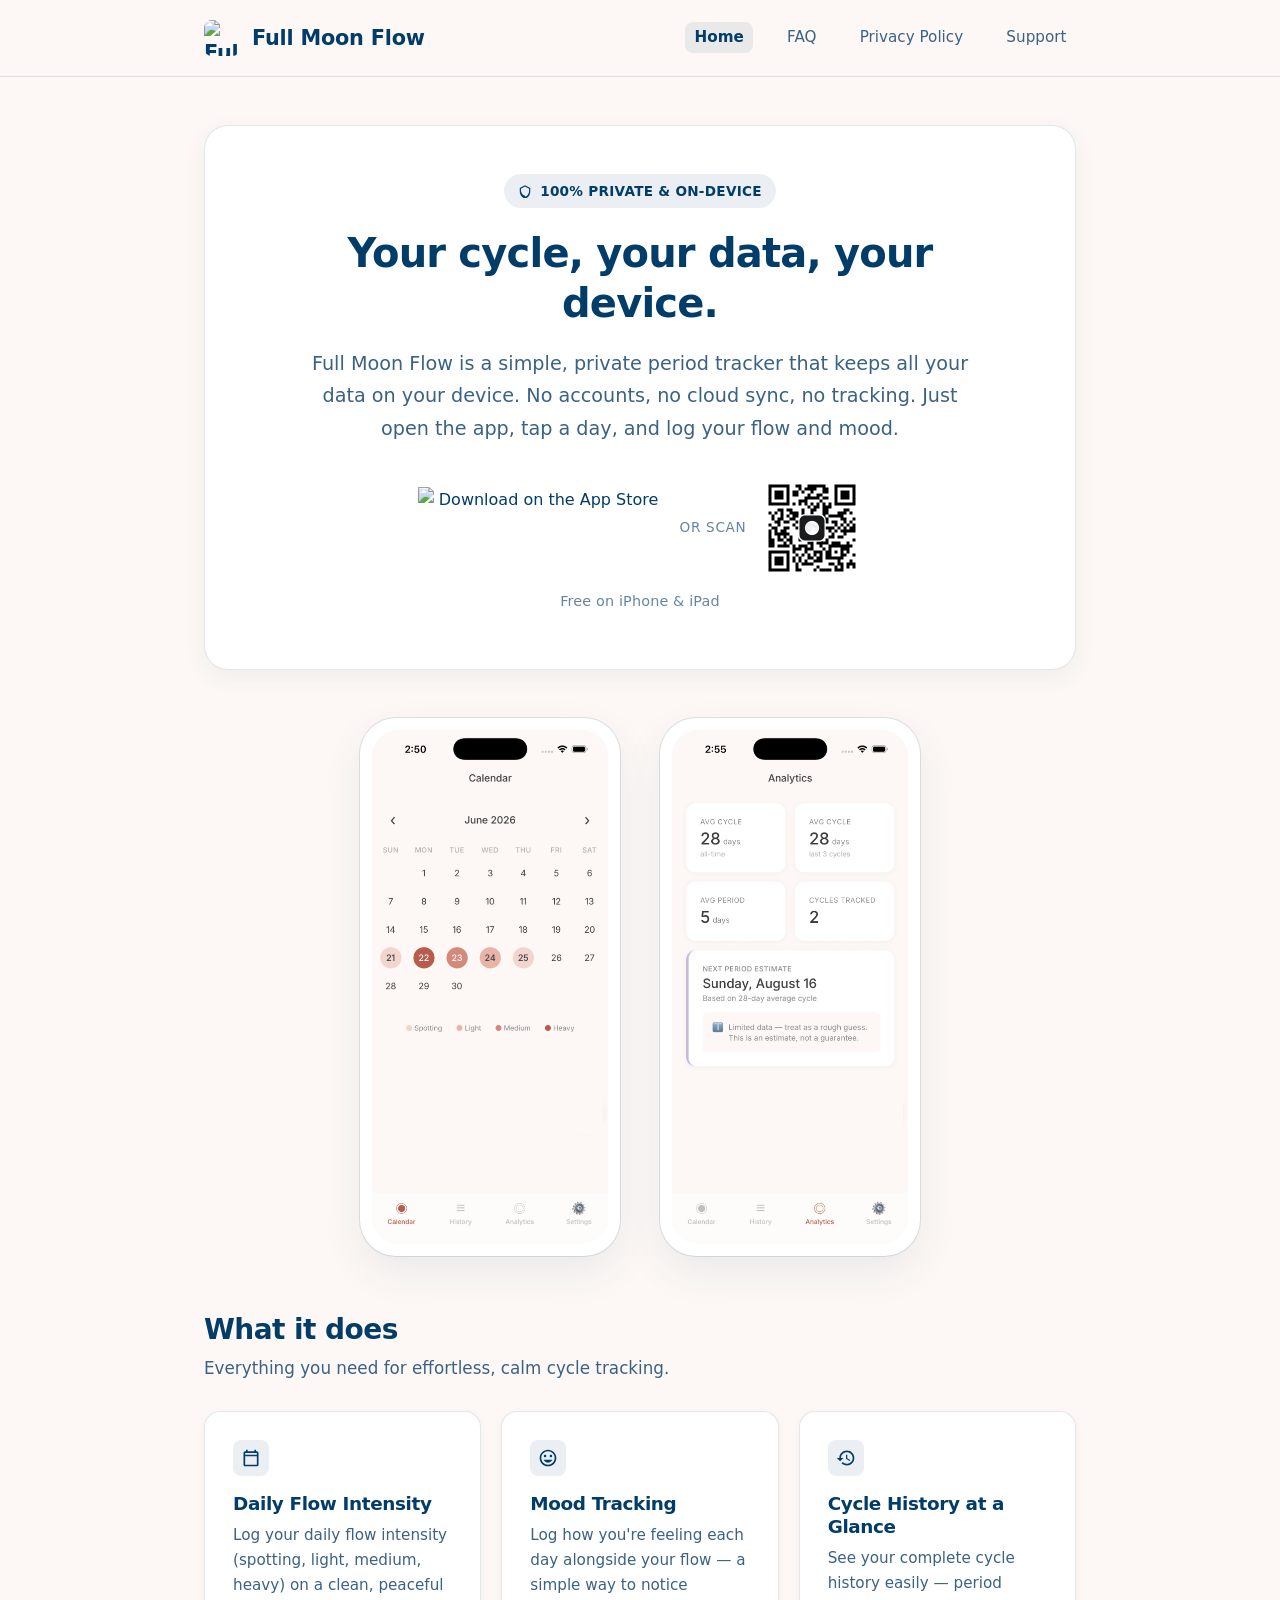
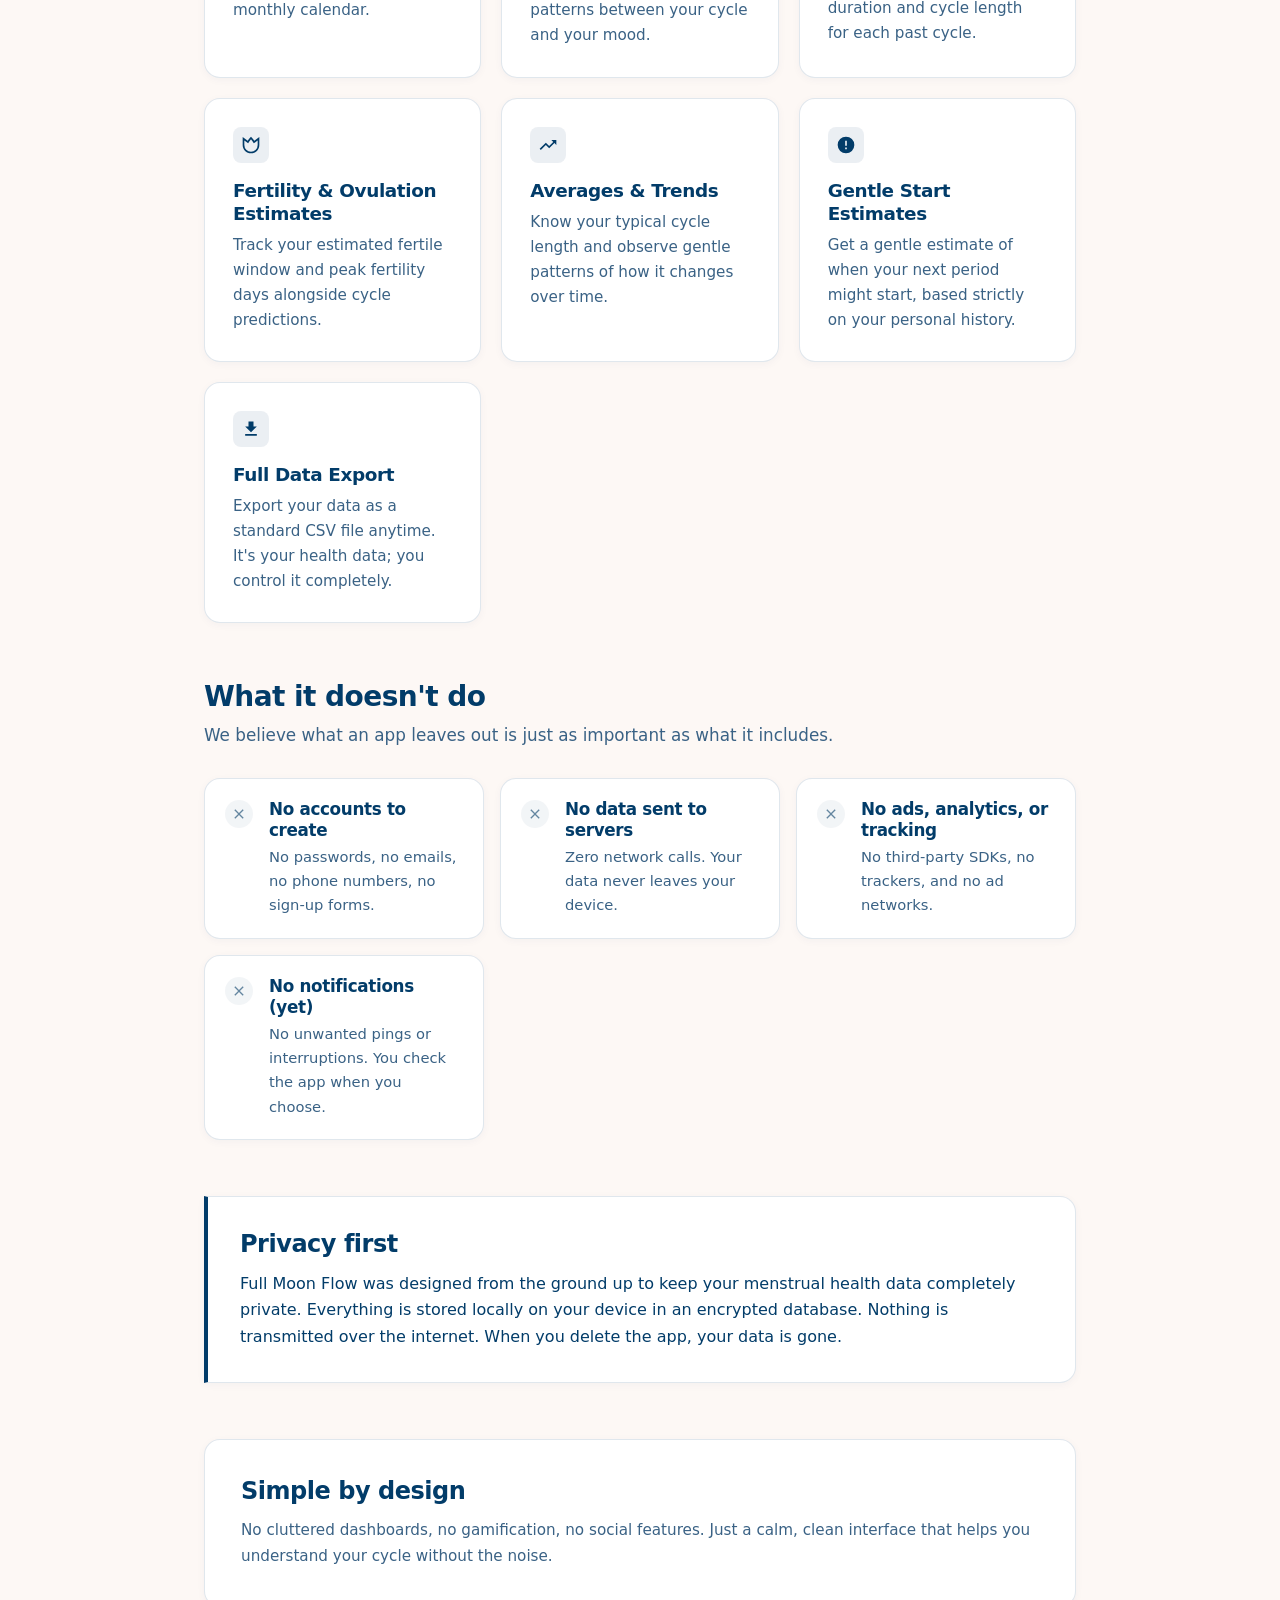
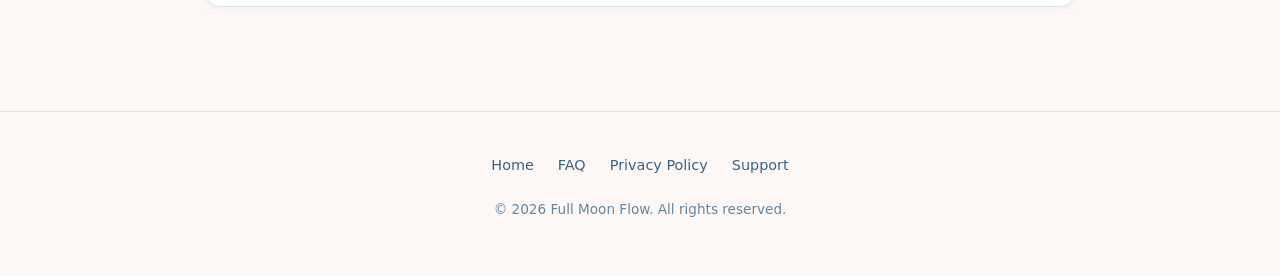
==== commit adf6e51c: "Add fertility predictions support to features and FAQ" ====
--- a/index.html
+++ b/index.html
@@ -45,7 +45,7 @@
         </div>
         <h1>Your cycle, your data, your device.</h1>
         <p class="lead">
-          Full Moon Flow is a simple, private period tracker that keeps all your data on your device — no accounts, no cloud sync, no tracking. Just open the app, tap a day, and log your flow and mood.
+          Full Moon Flow is a simple, private period tracker that keeps all your data on your device. No accounts, no cloud sync, no tracking. Just open the app, tap a day, and log your flow and mood.
         </p>
         <div class="hero-actions">
           <a href="https://apps.apple.com/us/app/full-moon-flow/id6797146546?itscg=30200&itsct=apps_box_badge&mttnsubad=6797146546" class="app-store-badge">
@@ -105,6 +105,14 @@
 
           <div class="card">
             <div class="card-icon" aria-hidden="true">
+              <svg viewBox="0 -960 960 960"><path d="M480-80q-83 0-156-31.5T197-197q-54-54-85.5-127T80-480v-380l241 181q31-47 70.5-97T480-880q45 50 86 101.5t72 99.5l242-181v380q0 83-31.5 156T763-197q-54 54-127 85.5T480-80Zm0-80q134 0 227-93t93-227v-220L616-562q-45-72-73-114t-63-84q-35 43-65 87t-71 111L160-700v220q0 134 93 227t227 93Zm0-300Z"/></svg>
+            </div>
+            <h3>Fertility &amp; Ovulation Estimates</h3>
+            <p>Track your estimated fertile window and peak fertility days alongside cycle predictions.</p>
+          </div>
+
+          <div class="card">
+            <div class="card-icon" aria-hidden="true">
               <svg viewBox="0 0 24 24"><path d="M16 6l2.29 2.29-4.88 4.88-4-4L2 16.59 3.41 18l6-6 4 4 6.3-6.29L22 12V6z"/></svg>
             </div>
             <h3>Averages &amp; Trends</h3>
@@ -124,7 +132,7 @@
               <svg viewBox="0 0 24 24"><path d="M19 9h-4V3H9v6H5l7 7 7-7zM5 18v2h14v-2H5z"/></svg>
             </div>
             <h3>Full Data Export</h3>
-            <p>Export your data as a standard CSV file anytime. It's your health data — you control it completely.</p>
+            <p>Export your data as a standard CSV file anytime. It's your health data; you control it completely.</p>
           </div>
 
         </div>
@@ -154,7 +162,7 @@
             </div>
             <div class="feature-item-content">
               <h3>No data sent to servers</h3>
-              <p>Zero network calls. Your data never leaves your device — ever.</p>
+              <p>Zero network calls. Your data never leaves your device.</p>
             </div>
           </li>
 
@@ -165,16 +173,6 @@
             <div class="feature-item-content">
               <h3>No ads, analytics, or tracking</h3>
               <p>No third-party SDKs, no trackers, and no ad networks.</p>
-            </div>
-          </li>
-
-          <li class="feature-item">
-            <div class="feature-item-icon negative" aria-hidden="true">
-              <svg viewBox="0 0 24 24"><path d="M19 6.41L17.59 5 12 10.59 6.41 5 5 6.41 10.59 12 5 17.59 6.41 19 12 13.41 17.59 19 19 17.59 13.41 12z"/></svg>
-            </div>
-            <div class="feature-item-content">
-              <h3>No fertility predictions</h3>
-              <p>No medical claims or ovulation windows. Simple cycle logging only.</p>
             </div>
           </li>
 
@@ -196,7 +194,7 @@
         <div class="highlight-box">
           <h2>Privacy first</h2>
           <p>
-            Full Moon Flow was designed from the ground up to keep your menstrual health data completely private. Everything is stored locally on your device in an encrypted database. Nothing is transmitted over the internet. When you delete the app, your data is gone — because it was never anywhere else.
+            Full Moon Flow was designed from the ground up to keep your menstrual health data completely private. Everything is stored locally on your device in an encrypted database. Nothing is transmitted over the internet. When you delete the app, your data is gone.
           </p>
         </div>
       </section>
--- a/style.css
+++ b/style.css
@@ -741,6 +741,12 @@
 }
 
 /* Responsive Styles */
+@media (max-width: 768px) {
+  .hero-qr {
+    display: none !important;
+  }
+}
+
 @media (max-width: 640px) {
   h1 {
     font-size: 1.9rem;
@@ -777,10 +783,6 @@
     width: 100%;
     align-items: center;
   }
-
-  .hero-qr {
-    display: none;
-  }
   
   .app-preview-inner {
     gap: 1.5rem;
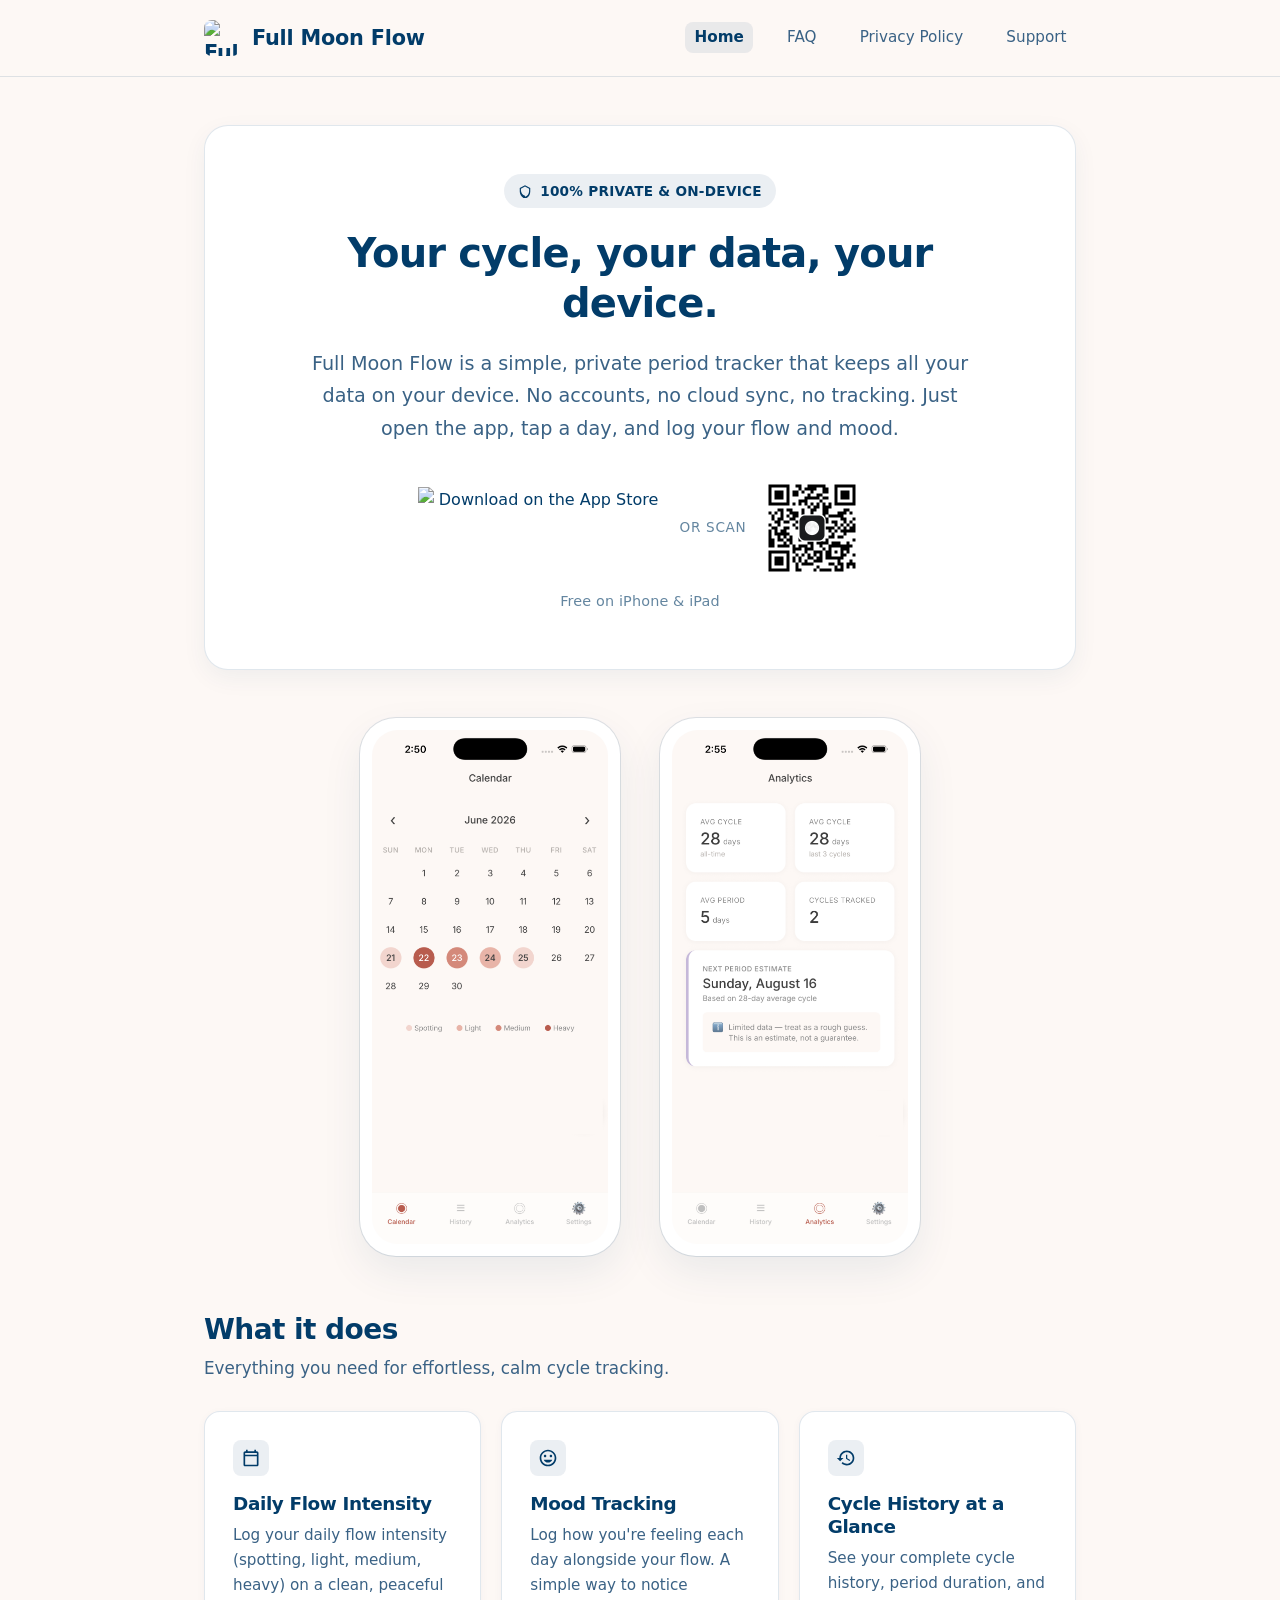
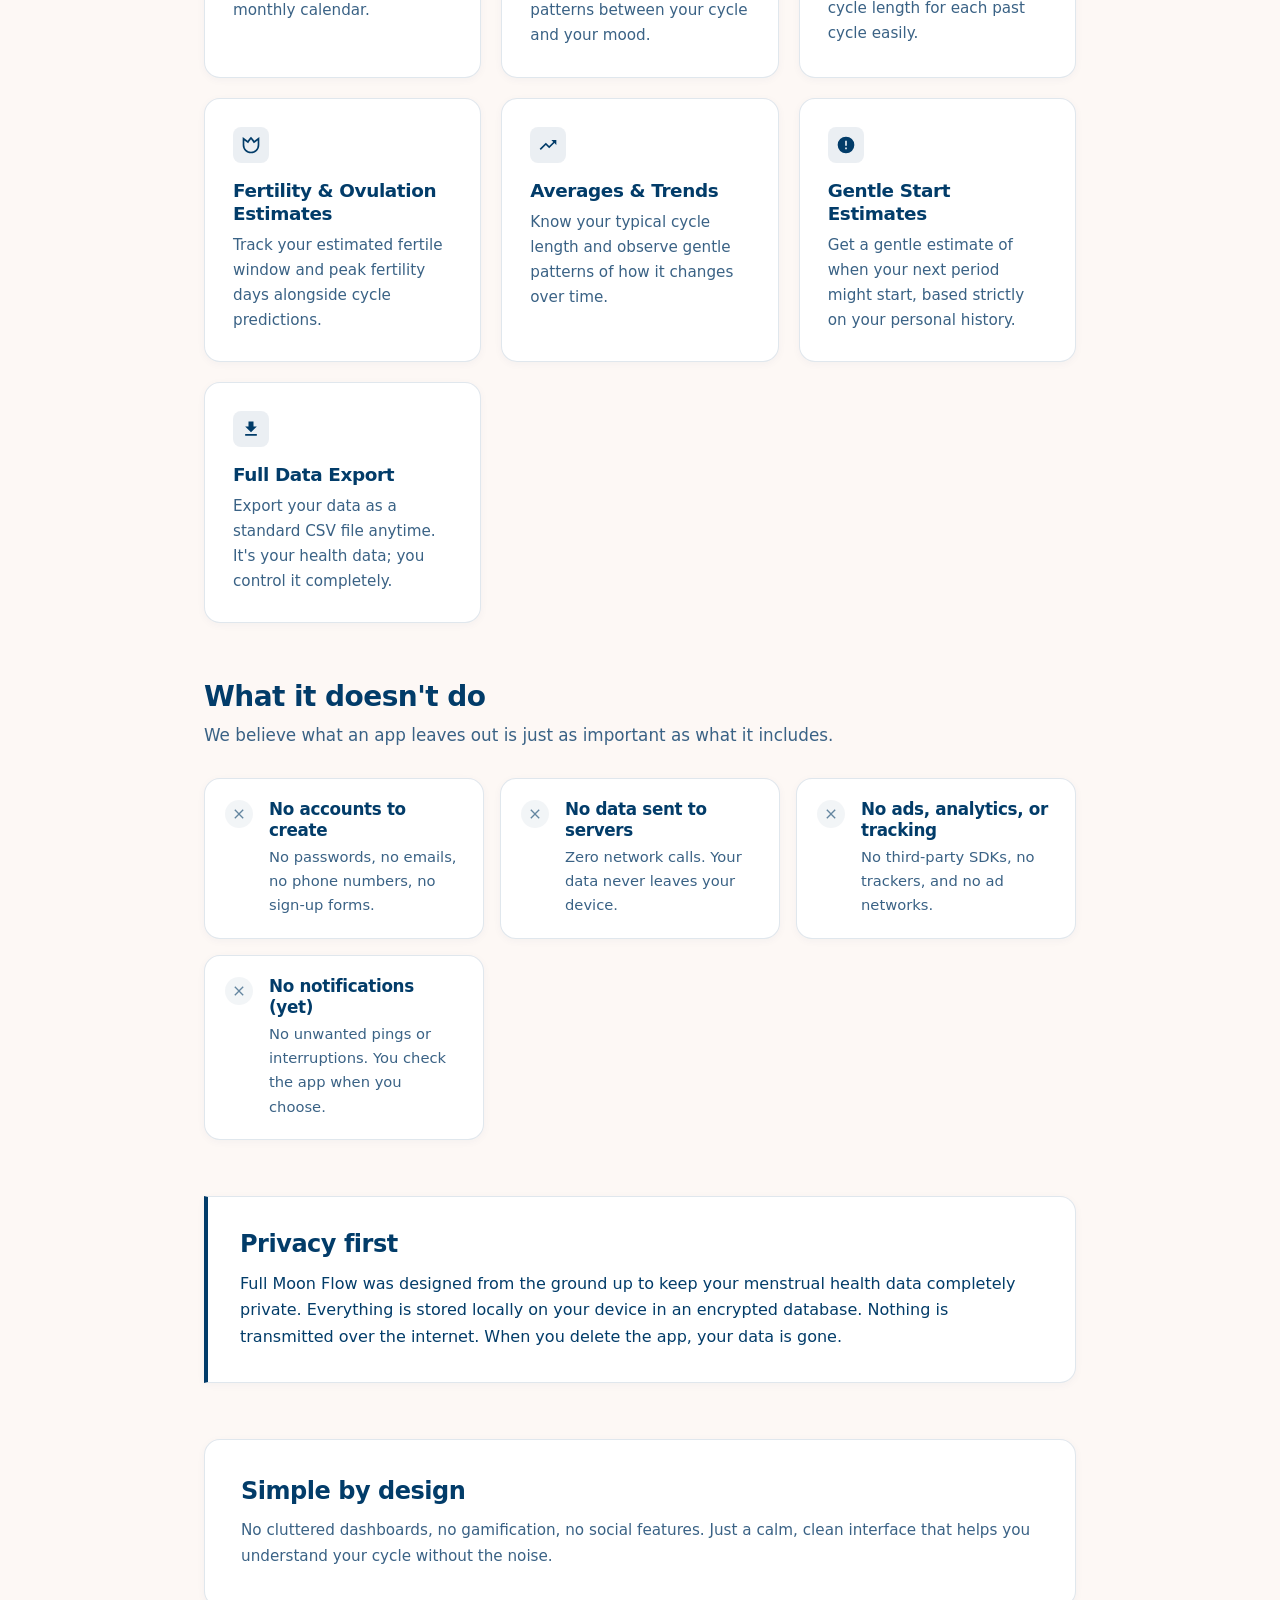
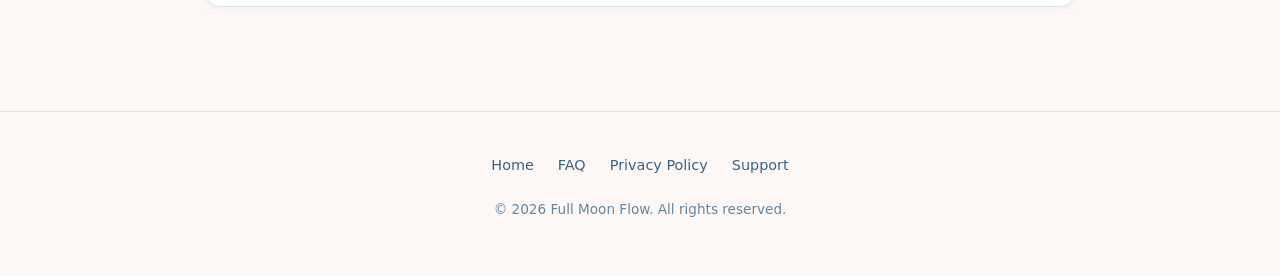
==== commit 6499970a: "Refine copy in Mood Tracking and Cycle History cards" ====
--- a/index.html
+++ b/index.html
@@ -92,7 +92,7 @@
               <svg viewBox="0 0 24 24"><path d="M11.99 2C6.47 2 2 6.48 2 12s4.47 10 9.99 10C17.52 22 22 17.52 22 12S17.52 2 11.99 2zM12 20c-4.42 0-8-3.58-8-8s3.58-8 8-8 8 3.58 8 8-3.58 8-8 8zm3.5-9c.83 0 1.5-.67 1.5-1.5S16.33 8 15.5 8 14 8.67 14 9.5s.67 1.5 1.5 1.5zm-7 0c.83 0 1.5-.67 1.5-1.5S9.33 8 8.5 8 7 8.67 7 9.5 7.67 11 8.5 11zm3.5 6.5c2.33 0 4.31-1.46 5.11-3.5H6.89c.8 2.04 2.78 3.5 5.11 3.5z"/></svg>
             </div>
             <h3>Mood Tracking</h3>
-            <p>Log how you're feeling each day alongside your flow — a simple way to notice patterns between your cycle and your mood.</p>
+            <p>Log how you're feeling each day alongside your flow. A simple way to notice patterns between your cycle and your mood.</p>
           </div>
 
           <div class="card">
@@ -100,7 +100,7 @@
               <svg viewBox="0 0 24 24"><path d="M13 3c-4.97 0-9 4.03-9 9H1l3.89 3.89.07.14L9 12H6c0-3.87 3.13-7 7-7s7 3.13 7 7-3.13 7-7 7c-1.93 0-3.68-.79-4.94-2.06l-1.42 1.42C8.27 19.99 10.51 21 13 21c4.97 0 9-4.03 9-9s-4.03-9-9-9zm-1 5v5l4.28 2.54.72-1.21-3.5-2.08V8H12z"/></svg>
             </div>
             <h3>Cycle History at a Glance</h3>
-            <p>See your complete cycle history easily — period duration and cycle length for each past cycle.</p>
+            <p>See your complete cycle history, period duration, and cycle length for each past cycle easily.</p>
           </div>
 
           <div class="card">
